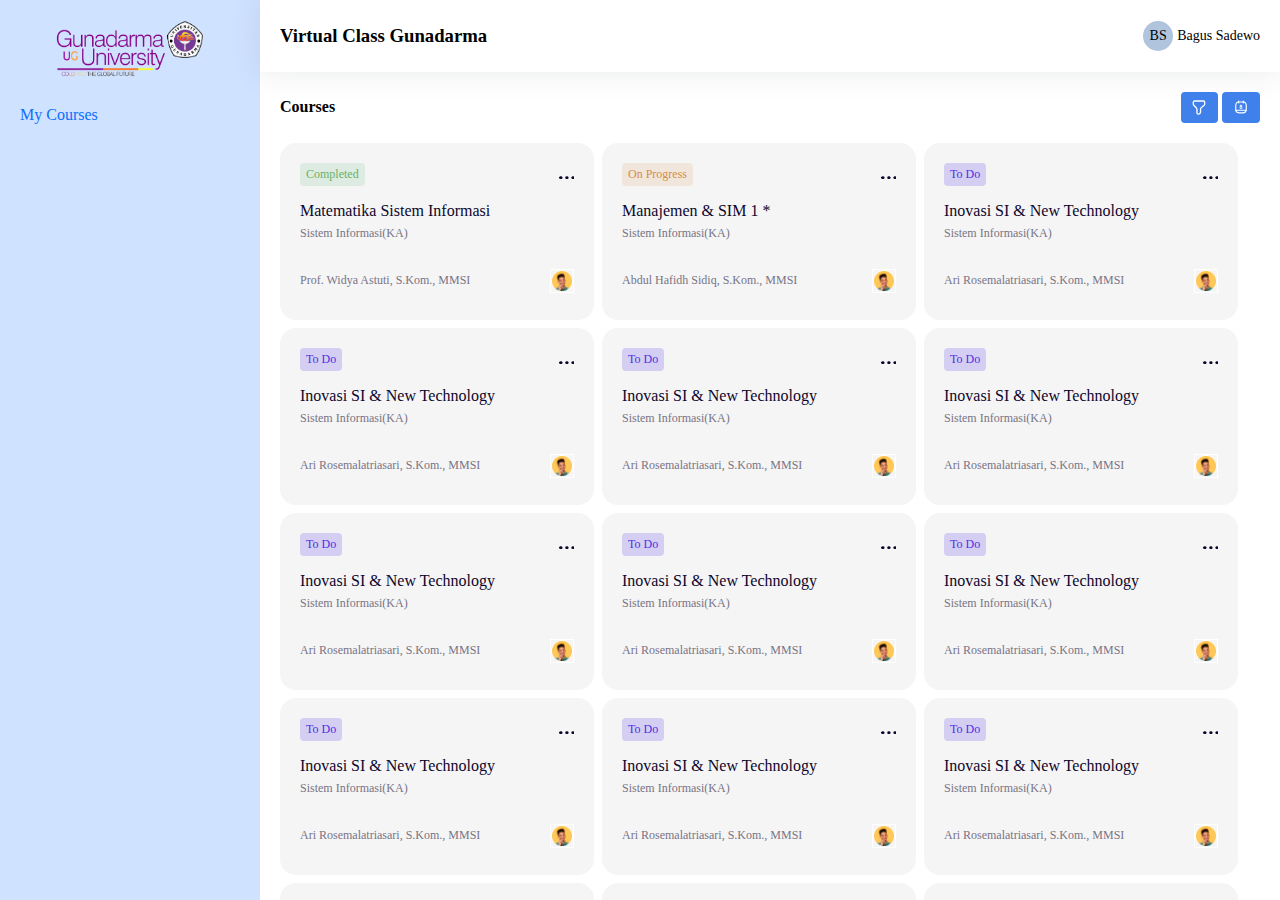
==== index.html @ be0fee26 "initial commit" ====
<!DOCTYPE html>
<html lang="en">
  <head>
    <meta charset="UTF-8" />
    <meta name="viewport" content="width=device-width, initial-scale=1.0" />

    <!-- Boxicons -->
    <link
      href="https://unpkg.com/boxicons@2.0.9/css/boxicons.min.css"
      rel="stylesheet"
    />
    <!-- My CSS -->
    <link rel="stylesheet" href="style.css" />
    <title>Dashboard</title>
  </head>
  <body>
    <div class="container">
      <!-- MENU -->
      <div class="container_menu">
        <div style="text-align: center">
          <img src="./logo.png" width="150" />
        </div>
        <div style="margin-top: 20px">
          <div class="text-small">My Courses</div>
        </div>
      </div>
      <!-- CONTENT -->
      <div style="width: 100%">
        <div class="container_header">
          <div>
            <h3>Virtual Class Gunadarma</h3>
          </div>
          <div style="display: flex; align-items: center; column-gap: 4px">
            <div class="profile_img">BS</div>
            <div style="font-size: 14px">Bagus Sadewo</div>
          </div>
        </div>
        <div
          style="
            padding: 1.25rem 1.25rem;
            height: 92%;
            overflow-y: scroll;
            overflow-x: hidden;
          "
        >
          <div class="container_date">
            <h4>Courses</h4>
            <div style="display: flex; column-gap: 4px">
              <div class="filter_date">
                <img src="./filter.svg" width="14" style="color: white" />
              </div>
              <div class="filter_date">
                <img src="./calendar.svg" width="14" />
              </div>
            </div>
          </div>
          <div class="container_content">
            <!-- CARD 1 -->
            <div class="container_card">
              <div class="header_card">
                <div class="tag_completed">Completed</div>
                <div style="cursor: pointer">
                  <img src="./more.png" width="16" />
                </div>
              </div>
              <div style="margin-top: 16px">
                <div style="font-size: 16px; color: #0d062d">
                  Matematika Sistem Informasi
                </div>
                <div class="description_card">Sistem Informasi(KA)</div>
              </div>
              <div class="footer_card">
                <div>
                  <div
                    style="font-size: 12px; color: #787486; font-weight: 500"
                  >
                    Prof. Widya Astuti, S.Kom., MMSI
                  </div>
                </div>
                <div
                  style="display: flex; align-items: center; column-gap: 14px"
                >
                  <div style="display: flex; align-items: center">
                    <img
                      alt="user1"
                      src="./user1.png"
                      width="24"
                      style="border: 1px solid #fff"
                    />
                  </div>
                </div>
              </div>
            </div>
            <!-- CARD 2 -->
            <div class="container_card">
              <div class="header_card">
                <div class="tag_progress">On Progress</div>
                <div style="cursor: pointer">
                  <img src="./more.png" width="16" />
                </div>
              </div>
              <div style="margin-top: 16px">
                <div style="font-size: 16px; color: #0d062d">
                  Manajemen & SIM 1 *
                </div>
                <div class="description_card">Sistem Informasi(KA)</div>
              </div>
              <div class="footer_card">
                <div>
                  <div
                    style="font-size: 12px; color: #787486; font-weight: 500"
                  >
                    Abdul Hafidh Sidiq, S.Kom., MMSI
                  </div>
                </div>
                <div
                  style="display: flex; align-items: center; column-gap: 14px"
                >
                  <div style="display: flex; align-items: center">
                    <img
                      alt="user1"
                      src="./user1.png"
                      width="24"
                      style="border: 1px solid #fff"
                    />
                  </div>
                </div>
              </div>
            </div>
            <!-- CARD 3 -->
            <div class="container_card">
              <div class="header_card">
                <div class="tag_todo">To Do</div>
                <div style="cursor: pointer">
                  <img src="./more.png" width="16" />
                </div>
              </div>
              <div style="margin-top: 16px">
                <div style="font-size: 16px; color: #0d062d">
                  Inovasi SI & New Technology
                </div>
                <div class="description_card">Sistem Informasi(KA)</div>
              </div>
              <div class="footer_card">
                <div>
                  <div
                    style="font-size: 12px; color: #787486; font-weight: 500"
                  >
                    Ari Rosemalatriasari, S.Kom., MMSI
                  </div>
                </div>
                <div
                  style="display: flex; align-items: center; column-gap: 14px"
                >
                  <div style="display: flex; align-items: center">
                    <img
                      alt="user1"
                      src="./user1.png"
                      width="24"
                      style="border: 1px solid #fff"
                    />
                  </div>
                </div>
              </div>
            </div>
            <div class="container_card">
              <div class="header_card">
                <div class="tag_todo">To Do</div>
                <div style="cursor: pointer">
                  <img src="./more.png" width="16" />
                </div>
              </div>
              <div style="margin-top: 16px">
                <div style="font-size: 16px; color: #0d062d">
                  Inovasi SI & New Technology
                </div>
                <div class="description_card">Sistem Informasi(KA)</div>
              </div>
              <div class="footer_card">
                <div>
                  <div
                    style="font-size: 12px; color: #787486; font-weight: 500"
                  >
                    Ari Rosemalatriasari, S.Kom., MMSI
                  </div>
                </div>
                <div
                  style="display: flex; align-items: center; column-gap: 14px"
                >
                  <div style="display: flex; align-items: center">
                    <img
                      alt="user1"
                      src="./user1.png"
                      width="24"
                      style="border: 1px solid #fff"
                    />
                  </div>
                </div>
              </div>
            </div>
            <div class="container_card">
              <div class="header_card">
                <div class="tag_todo">To Do</div>
                <div style="cursor: pointer">
                  <img src="./more.png" width="16" />
                </div>
              </div>
              <div style="margin-top: 16px">
                <div style="font-size: 16px; color: #0d062d">
                  Inovasi SI & New Technology
                </div>
                <div class="description_card">Sistem Informasi(KA)</div>
              </div>
              <div class="footer_card">
                <div>
                  <div
                    style="font-size: 12px; color: #787486; font-weight: 500"
                  >
                    Ari Rosemalatriasari, S.Kom., MMSI
                  </div>
                </div>
                <div
                  style="display: flex; align-items: center; column-gap: 14px"
                >
                  <div style="display: flex; align-items: center">
                    <img
                      alt="user1"
                      src="./user1.png"
                      width="24"
                      style="border: 1px solid #fff"
                    />
                  </div>
                </div>
              </div>
            </div>
            <div class="container_card">
              <div class="header_card">
                <div class="tag_todo">To Do</div>
                <div style="cursor: pointer">
                  <img src="./more.png" width="16" />
                </div>
              </div>
              <div style="margin-top: 16px">
                <div style="font-size: 16px; color: #0d062d">
                  Inovasi SI & New Technology
                </div>
                <div class="description_card">Sistem Informasi(KA)</div>
              </div>
              <div class="footer_card">
                <div>
                  <div
                    style="font-size: 12px; color: #787486; font-weight: 500"
                  >
                    Ari Rosemalatriasari, S.Kom., MMSI
                  </div>
                </div>
                <div
                  style="display: flex; align-items: center; column-gap: 14px"
                >
                  <div style="display: flex; align-items: center">
                    <img
                      alt="user1"
                      src="./user1.png"
                      width="24"
                      style="border: 1px solid #fff"
                    />
                  </div>
                </div>
              </div>
            </div>
            <div class="container_card">
              <div class="header_card">
                <div class="tag_todo">To Do</div>
                <div style="cursor: pointer">
                  <img src="./more.png" width="16" />
                </div>
              </div>
              <div style="margin-top: 16px">
                <div style="font-size: 16px; color: #0d062d">
                  Inovasi SI & New Technology
                </div>
                <div class="description_card">Sistem Informasi(KA)</div>
              </div>
              <div class="footer_card">
                <div>
                  <div
                    style="font-size: 12px; color: #787486; font-weight: 500"
                  >
                    Ari Rosemalatriasari, S.Kom., MMSI
                  </div>
                </div>
                <div
                  style="display: flex; align-items: center; column-gap: 14px"
                >
                  <div style="display: flex; align-items: center">
                    <img
                      alt="user1"
                      src="./user1.png"
                      width="24"
                      style="border: 1px solid #fff"
                    />
                  </div>
                </div>
              </div>
            </div>
            <div class="container_card">
              <div class="header_card">
                <div class="tag_todo">To Do</div>
                <div style="cursor: pointer">
                  <img src="./more.png" width="16" />
                </div>
              </div>
              <div style="margin-top: 16px">
                <div style="font-size: 16px; color: #0d062d">
                  Inovasi SI & New Technology
                </div>
                <div class="description_card">Sistem Informasi(KA)</div>
              </div>
              <div class="footer_card">
                <div>
                  <div
                    style="font-size: 12px; color: #787486; font-weight: 500"
                  >
                    Ari Rosemalatriasari, S.Kom., MMSI
                  </div>
                </div>
                <div
                  style="display: flex; align-items: center; column-gap: 14px"
                >
                  <div style="display: flex; align-items: center">
                    <img
                      alt="user1"
                      src="./user1.png"
                      width="24"
                      style="border: 1px solid #fff"
                    />
                  </div>
                </div>
              </div>
            </div>
            <div class="container_card">
              <div class="header_card">
                <div class="tag_todo">To Do</div>
                <div style="cursor: pointer">
                  <img src="./more.png" width="16" />
                </div>
              </div>
              <div style="margin-top: 16px">
                <div style="font-size: 16px; color: #0d062d">
                  Inovasi SI & New Technology
                </div>
                <div class="description_card">Sistem Informasi(KA)</div>
              </div>
              <div class="footer_card">
                <div>
                  <div
                    style="font-size: 12px; color: #787486; font-weight: 500"
                  >
                    Ari Rosemalatriasari, S.Kom., MMSI
                  </div>
                </div>
                <div
                  style="display: flex; align-items: center; column-gap: 14px"
                >
                  <div style="display: flex; align-items: center">
                    <img
                      alt="user1"
                      src="./user1.png"
                      width="24"
                      style="border: 1px solid #fff"
                    />
                  </div>
                </div>
              </div>
            </div>
            <div class="container_card">
              <div class="header_card">
                <div class="tag_todo">To Do</div>
                <div style="cursor: pointer">
                  <img src="./more.png" width="16" />
                </div>
              </div>
              <div style="margin-top: 16px">
                <div style="font-size: 16px; color: #0d062d">
                  Inovasi SI & New Technology
                </div>
                <div class="description_card">Sistem Informasi(KA)</div>
              </div>
              <div class="footer_card">
                <div>
                  <div
                    style="font-size: 12px; color: #787486; font-weight: 500"
                  >
                    Ari Rosemalatriasari, S.Kom., MMSI
                  </div>
                </div>
                <div
                  style="display: flex; align-items: center; column-gap: 14px"
                >
                  <div style="display: flex; align-items: center">
                    <img
                      alt="user1"
                      src="./user1.png"
                      width="24"
                      style="border: 1px solid #fff"
                    />
                  </div>
                </div>
              </div>
            </div>
            <div class="container_card">
              <div class="header_card">
                <div class="tag_todo">To Do</div>
                <div style="cursor: pointer">
                  <img src="./more.png" width="16" />
                </div>
              </div>
              <div style="margin-top: 16px">
                <div style="font-size: 16px; color: #0d062d">
                  Inovasi SI & New Technology
                </div>
                <div class="description_card">Sistem Informasi(KA)</div>
              </div>
              <div class="footer_card">
                <div>
                  <div
                    style="font-size: 12px; color: #787486; font-weight: 500"
                  >
                    Ari Rosemalatriasari, S.Kom., MMSI
                  </div>
                </div>
                <div
                  style="display: flex; align-items: center; column-gap: 14px"
                >
                  <div style="display: flex; align-items: center">
                    <img
                      alt="user1"
                      src="./user1.png"
                      width="24"
                      style="border: 1px solid #fff"
                    />
                  </div>
                </div>
              </div>
            </div>
            <div class="container_card">
              <div class="header_card">
                <div class="tag_todo">To Do</div>
                <div style="cursor: pointer">
                  <img src="./more.png" width="16" />
                </div>
              </div>
              <div style="margin-top: 16px">
                <div style="font-size: 16px; color: #0d062d">
                  Inovasi SI & New Technology
                </div>
                <div class="description_card">Sistem Informasi(KA)</div>
              </div>
              <div class="footer_card">
                <div>
                  <div
                    style="font-size: 12px; color: #787486; font-weight: 500"
                  >
                    Ari Rosemalatriasari, S.Kom., MMSI
                  </div>
                </div>
                <div
                  style="display: flex; align-items: center; column-gap: 14px"
                >
                  <div style="display: flex; align-items: center">
                    <img
                      alt="user1"
                      src="./user1.png"
                      width="24"
                      style="border: 1px solid #fff"
                    />
                  </div>
                </div>
              </div>
            </div>
            <div class="container_card">
              <div class="header_card">
                <div class="tag_todo">To Do</div>
                <div style="cursor: pointer">
                  <img src="./more.png" width="16" />
                </div>
              </div>
              <div style="margin-top: 16px">
                <div style="font-size: 16px; color: #0d062d">
                  Inovasi SI & New Technology
                </div>
                <div class="description_card">Sistem Informasi(KA)</div>
              </div>
              <div class="footer_card">
                <div>
                  <div
                    style="font-size: 12px; color: #787486; font-weight: 500"
                  >
                    Ari Rosemalatriasari, S.Kom., MMSI
                  </div>
                </div>
                <div
                  style="display: flex; align-items: center; column-gap: 14px"
                >
                  <div style="display: flex; align-items: center">
                    <img
                      alt="user1"
                      src="./user1.png"
                      width="24"
                      style="border: 1px solid #fff"
                    />
                  </div>
                </div>
              </div>
            </div>
            <div class="container_card">
              <div class="header_card">
                <div class="tag_todo">To Do</div>
                <div style="cursor: pointer">
                  <img src="./more.png" width="16" />
                </div>
              </div>
              <div style="margin-top: 16px">
                <div style="font-size: 16px; color: #0d062d">
                  Inovasi SI & New Technology
                </div>
                <div class="description_card">Sistem Informasi(KA)</div>
              </div>
              <div class="footer_card">
                <div>
                  <div
                    style="font-size: 12px; color: #787486; font-weight: 500"
                  >
                    Ari Rosemalatriasari, S.Kom., MMSI
                  </div>
                </div>
                <div
                  style="display: flex; align-items: center; column-gap: 14px"
                >
                  <div style="display: flex; align-items: center">
                    <img
                      alt="user1"
                      src="./user1.png"
                      width="24"
                      style="border: 1px solid #fff"
                    />
                  </div>
                </div>
              </div>
            </div>
            <!-- CARD 4 -->
            <div class="container_card">
              <div class="header_card">
                <div class="tag_todo">To Do</div>
                <div style="cursor: pointer">
                  <img src="./more.png" width="16" />
                </div>
              </div>
              <div style="margin-top: 16px">
                <div style="font-size: 16px; color: #0d062d">
                  Peng. Org. & Arst Komputer
                </div>
                <div class="description_card">Sistem Informasi(KA)</div>
              </div>
              <div class="footer_card">
                <div>
                  <div
                    style="font-size: 12px; color: #787486; font-weight: 500"
                  >
                    Topan Sukma Saputra, S.Kom., MMSI
                  </div>
                </div>
                <div
                  style="display: flex; align-items: center; column-gap: 14px"
                >
                  <div style="display: flex; align-items: center">
                    <img
                      alt="user1"
                      src="./user1.png"
                      width="24"
                      style="border: 1px solid #fff"
                    />
                  </div>
                </div>
              </div>
            </div>
            <!-- CARD 5 -->
            <div class="container_card">
              <div class="header_card">
                <div class="tag_completed">Completed</div>
                <div style="cursor: pointer">
                  <img src="./more.png" width="16" />
                </div>
              </div>
              <div style="margin-top: 16px">
                <div style="font-size: 16px; color: #0d062d">
                  Struktur & Organisasi Data *
                </div>
                <div class="description_card">Sistem Informasi(KA)</div>
              </div>
              <div class="footer_card">
                <div>
                  <div
                    style="font-size: 12px; color: #787486; font-weight: 500"
                  >
                    Oktaviani, S.Kom., MMSI
                  </div>
                </div>
                <div
                  style="display: flex; align-items: center; column-gap: 14px"
                >
                  <div style="display: flex; align-items: center">
                    <img
                      alt="user1"
                      src="./user1.png"
                      width="24"
                      style="border: 1px solid #fff"
                    />
                  </div>
                </div>
              </div>
            </div>
            <!-- CARD 6 -->
            <div class="container_card">
              <div class="header_card">
                <div class="tag_progress">On Progress</div>
                <div style="cursor: pointer">
                  <img src="./more.png" width="16" />
                </div>
              </div>
              <div style="margin-top: 16px">
                <div style="font-size: 16px; color: #0d062d">
                  Matematika Lanjut 1 */**
                </div>
                <div class="description_card">Sistem Informasi(KA)</div>
              </div>
              <div class="footer_card">
                <div>
                  <div
                    style="font-size: 12px; color: #787486; font-weight: 500"
                  >
                    Aini Suri Talita, S.Kom., MMSI
                  </div>
                </div>
                <div
                  style="display: flex; align-items: center; column-gap: 14px"
                >
                  <div style="display: flex; align-items: center">
                    <img
                      alt="user1"
                      src="./user1.png"
                      width="24"
                      style="border: 1px solid #fff"
                    />
                  </div>
                </div>
              </div>
            </div>
            <!-- CARD 7 -->
            <div class="container_card">
              <div class="header_card">
                <div class="tag_todo">To Do</div>
                <div style="cursor: pointer">
                  <img src="./more.png" width="16" />
                </div>
              </div>
              <div style="margin-top: 16px">
                <div style="font-size: 16px; color: #0d062d">
                  Sistem Basis Data 1 **
                </div>
                <div class="description_card">Sistem Informasi(KA)</div>
              </div>
              <div class="footer_card">
                <div>
                  <div
                    style="font-size: 12px; color: #787486; font-weight: 500"
                  >
                    Hurnaningsih, S.Kom., MMSI
                  </div>
                </div>
                <div
                  style="display: flex; align-items: center; column-gap: 14px"
                >
                  <div style="display: flex; align-items: center">
                    <img
                      alt="user1"
                      src="./user1.png"
                      width="24"
                      style="border: 1px solid #fff"
                    />
                  </div>
                </div>
              </div>
            </div>
            <!-- CARD 8 -->
            <div class="container_card">
              <div class="header_card">
                <div class="tag_todo">To Do</div>
                <div style="cursor: pointer">
                  <img src="./more.png" width="16" />
                </div>
              </div>
              <div style="margin-top: 16px">
                <div style="font-size: 16px; color: #0d062d">
                  Teknik Pemrog. Terstruktur **
                </div>
                <div class="description_card">Sistem Informasi(KA)</div>
              </div>
              <div class="footer_card">
                <div>
                  <div
                    style="font-size: 12px; color: #787486; font-weight: 500"
                  >
                    Nani Mintarsih, S.Kom., MMSI
                  </div>
                </div>
                <div
                  style="display: flex; align-items: center; column-gap: 14px"
                >
                  <div style="display: flex; align-items: center">
                    <img
                      alt="user1"
                      src="./user1.png"
                      width="24"
                      style="border: 1px solid #fff"
                    />
                  </div>
                </div>
              </div>
            </div>
            <!-- CARD 9 -->
            <div class="container_card">
              <div class="header_card">
                <div class="tag_completed">Completed</div>
                <div style="cursor: pointer">
                  <img src="./more.png" width="16" />
                </div>
              </div>
              <div style="margin-top: 16px">
                <div style="font-size: 16px; color: #0d062d">
                  Komputasi Big Data
                </div>
                <div class="description_card">Program Sarjana</div>
              </div>
              <div class="footer_card">
                <div>
                  <div
                    style="font-size: 12px; color: #787486; font-weight: 500"
                  >
                    Team Teaching
                  </div>
                </div>
                <div
                  style="display: flex; align-items: center; column-gap: 14px"
                >
                  <div style="display: flex; align-items: center">
                    <img
                      alt="user1"
                      src="./user1.png"
                      width="24"
                      style="border: 1px solid #fff"
                    />
                  </div>
                </div>
              </div>
            </div>
          </div>
        </div>
      </div>
    </div>
  </body>
</html>
---- style.css ----
* {
  margin: 0;
  padding: 0;
  box-sizing: border-box;
}

body {
  height: 100vh;
}

.container {
  min-width: 260px;
  height: 100%;
  display: flex;
}

.container_menu {
  min-width: 260px;
  max-width: 260px;
  padding: 1.25rem 1.25rem;
  background-color: #cfe2ff;
}

.container_header {
  height: 8%;
  display: flex;
  align-items: center;
  padding: 1.25rem 1.25rem;
  box-shadow: 0 0 2rem #2930421a;
  justify-content: space-between;
}

.profile_img {
  width: 30px;
  height: 30px;
  background-color: lightsteelblue;
  border-radius: 15px;
  display: flex;
  align-items: center;
  justify-content: center;
  font-size: 14px;
}

.container_date {
  width: 100%;
  display: flex;
  justify-content: space-between;
  align-items: center;
}

.filter_date {
  background-color: #3f80ea;
  width: 37.73px;
  height: 30.77px;
  display: flex;
  align-items: center;
  justify-content: center;
  border-radius: 4px;
}

.container_content {
  margin-top: 20px;
  display: flex;
  column-gap: 8px;
  row-gap: 8px;
  flex-wrap: wrap;
}

.container_card {
  width: 314px;
  min-height: 177px;
  border-radius: 16px;
  background-color: #f5f5f5;
  padding: 20px;
}

.header_card {
  display: flex;
  align-items: center;
  justify-content: space-between;
  margin-bottom: 4px;
}

.tag_completed {
  padding: 4px 6px;
  background-color: #83c29d33;
  border-radius: 4px;
  width: max-content;
  font-size: 12px;
  color: #68b266;
}

.tag_progress {
  padding: 4px 6px;
  background-color: rgba(223, 168, 116, 0.2);
  border-radius: 4px;
  width: max-content;
  font-size: 12px;
  color: #d58d49;
}

.tag_todo {
  padding: 4px 6px;
  background-color: rgba(80, 48, 229, 0.2);
  border-radius: 4px;
  width: max-content;
  font-size: 12px;
  color: #5030e5;
}

.description_card {
  margin-top: 6px;
  font-size: 12px;
  font-weight: 400;
  color: #787486;
}

.footer_card {
  margin-top: 28px;
  display: flex;
  align-items: center;
  justify-content: space-between;
}

.text-small {
  color: #0d6efd;
  font-size: 16px;
}
.text-small:hover {
  color: #ff6c22;
}
.container_card:hover {
  background-color: #c7dca7;
}
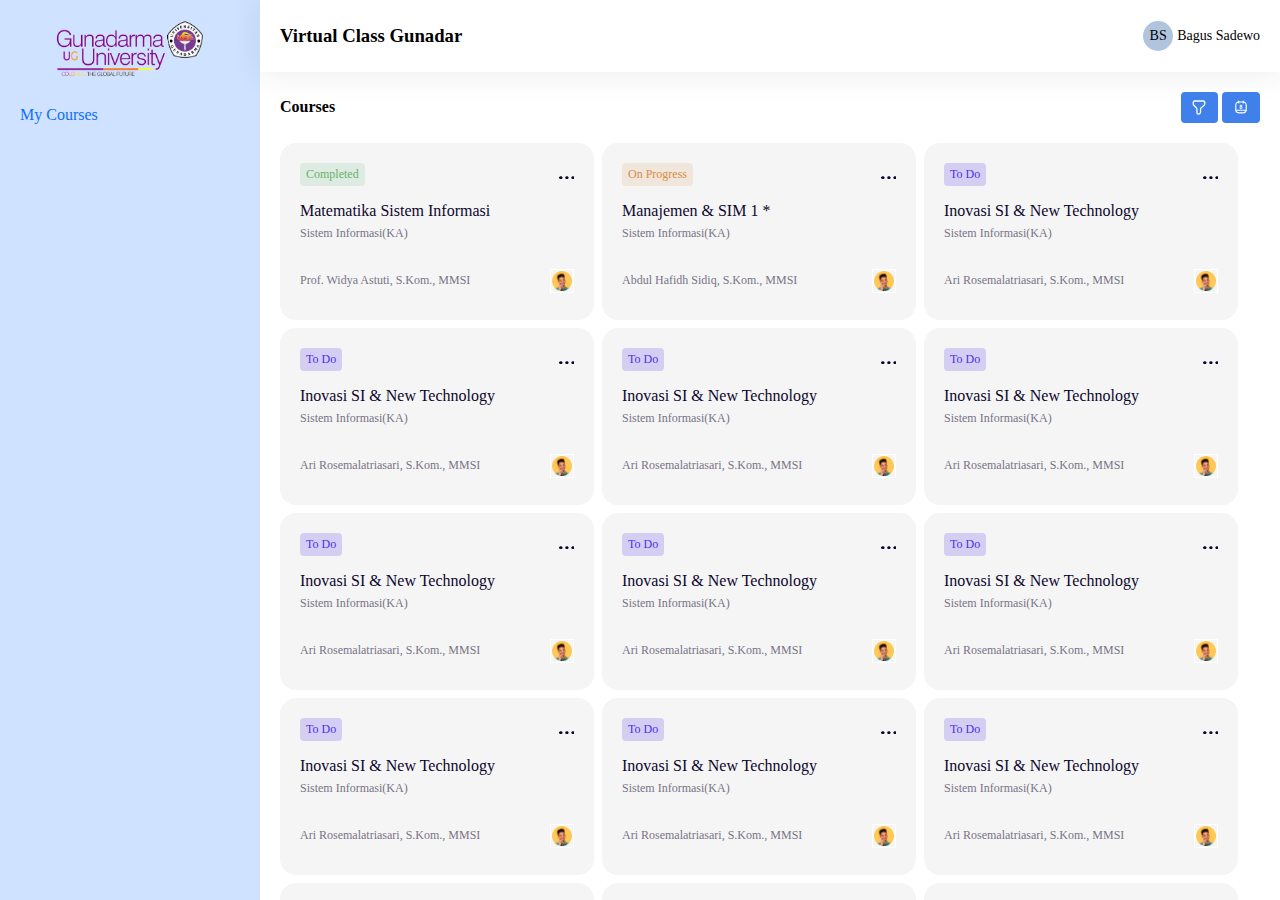
==== commit 4f76ea40: "mengubah h3 dan menghapus index copy.html" ====
--- a/index.html
+++ b/index.html
@@ -28,7 +28,7 @@
       <div style="width: 100%">
         <div class="container_header">
           <div>
-            <h3>Virtual Class Gunadarma</h3>
+            <h3>Virtual Class Gunadar</h3>
           </div>
           <div style="display: flex; align-items: center; column-gap: 4px">
             <div class="profile_img">BS</div>
